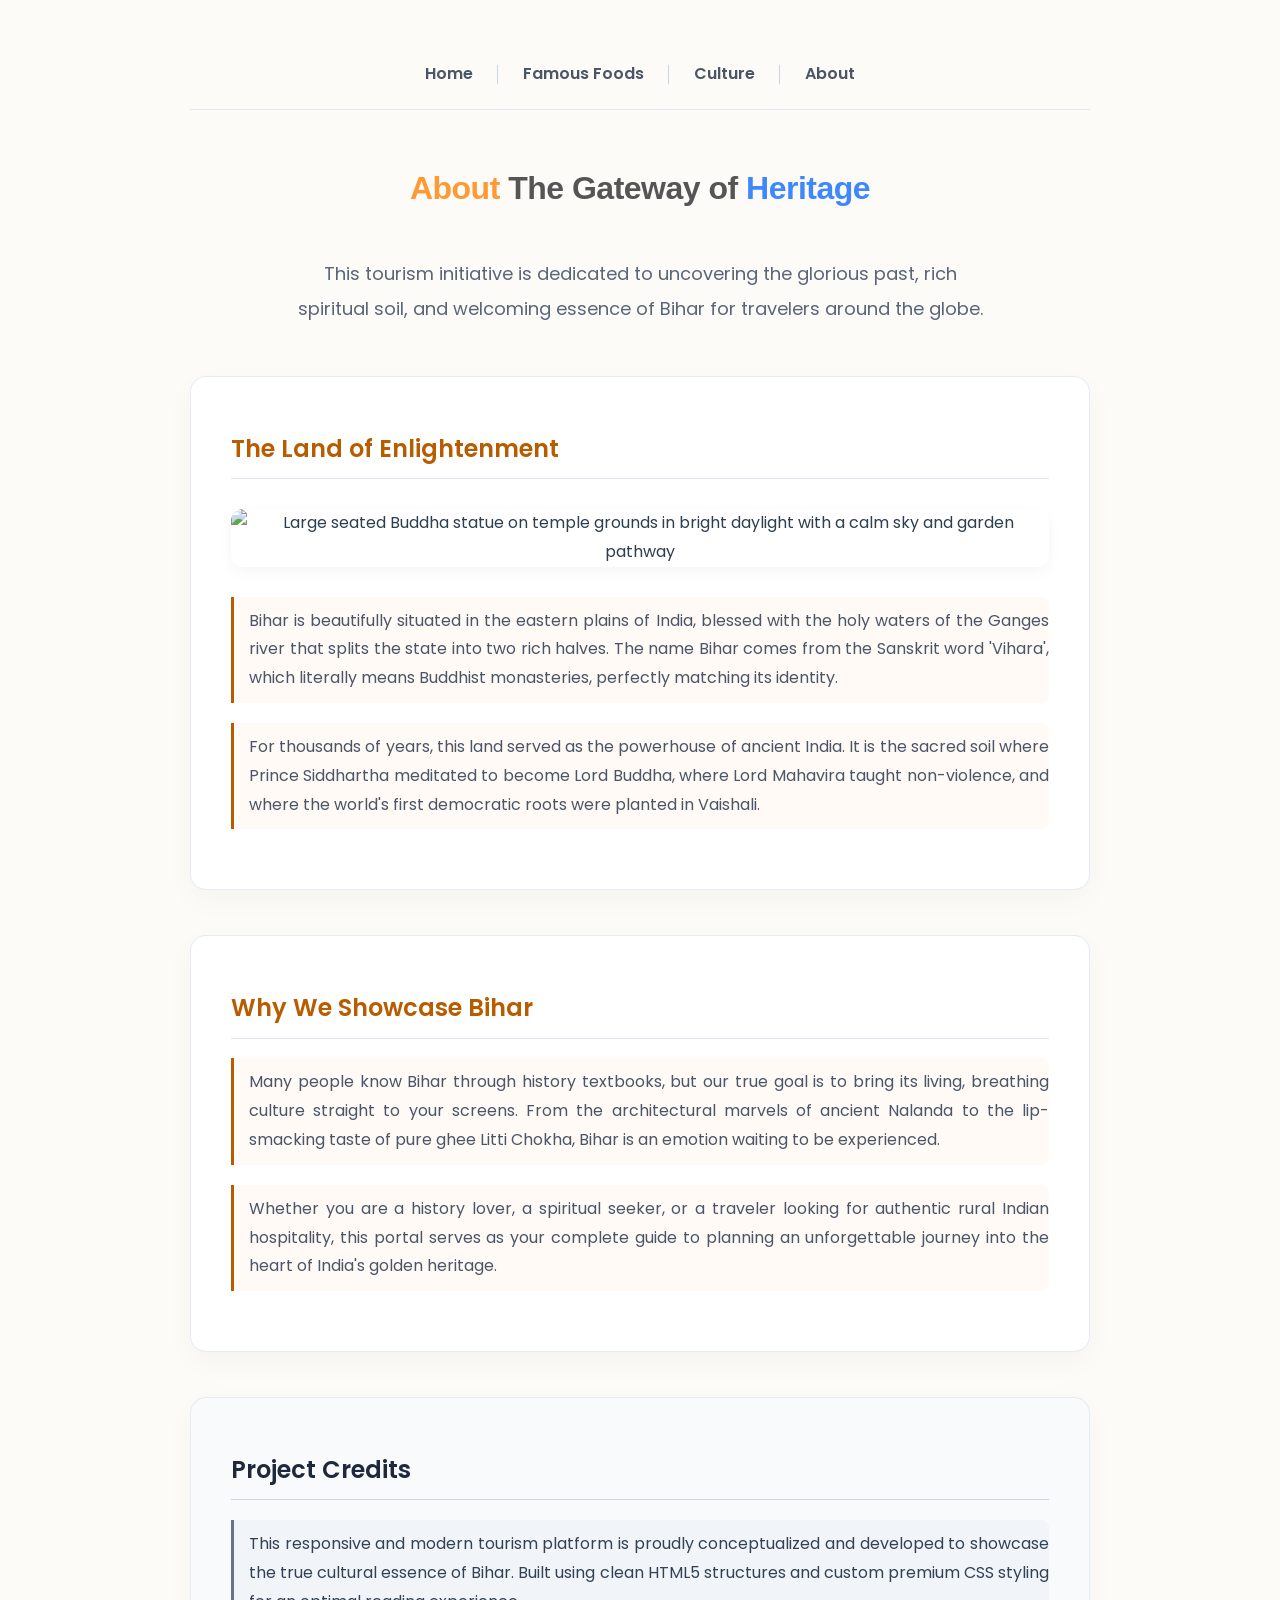
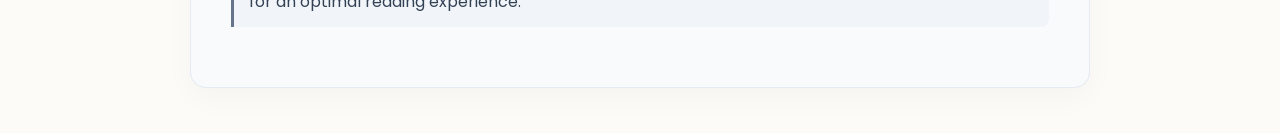
==== about.html @ 45009e87 "Add files via upload" ====
<!DOCTYPE html>
<html lang="en">
<head>
    <meta charset="UTF-8">
    <meta name="viewport" content="width=device-width, initial-scale=1.0">
    <title>About Bihar | Tourism & Heritage</title>


    <!-- 1. YouTube Style Short SEO Tags (Google Discovery) -->
    <meta name="keywords" content="bihar, bihar tourism, famous places in bihar, bihar food, litti chokha, madhubani painting, nalanda university, rajgir, bodh gaya, viharan, patna sahib, travel bihar, tourist spots, bihari culture">
    <meta name="description" content="Viharan: The Ultimate Bihar Tourism Guide. Explore top 10 famous places, authentic traditional foods, and rich historical culture.">
    <meta name="author" content="Viharan Developer">

    <!-- 2. Premium Temporary Live Favicon (Browser Tab Icon) -->
    <link rel="icon" type="image/png" href="https://cdn-icons-png.flaticon.com/512/826/826070.png">

    <!-- 3. Google Fonts (Aapki website ka text premium dikhane ke liye) -->
    <link rel="preconnect" href="https://fonts.googleapis.com">
    <link rel="preconnect" href="https://fonts.gstatic.com" crossorigin>
    <link href="https://fonts.googleapis.com/css2?family=Poppins:wght@400;600;700&display=swap" rel="stylesheet">

    <!-- 4. Social Media Sharing Tags (WhatsApp/FB Card preview ke liye) -->
    <meta property="og:type" content="website">
    <meta property="og:title" content="Viharan - Explore the Soul of Bihar">
    <meta property="og:description" content="Discover top 10 places, authentic foods, and vibrant culture of Bihar.">
    <meta property="og:image" content="index_images/Bihar image.webp">

    <!-- 5. Future Analytics Placeholder (Traffic track karne ke liye code taiyar hai) -->
    <script async src="https://www.googletagmanager.com/gtag/js?id=G-TRACKINGID"></script>
    <script>
      window.dataLayer = window.dataLayer || [];
      function gtag(){dataLayer.push(arguments);}
      gtag('js', new Date());
      gtag('config', 'G-TRACKINGID');
    </script>

    

    <style>
        body {
            
            font-family: 'Poppins', 'Segoe UI', Roboto, Helvetica, Arial, sans-serif;
            line-height: 1.8; 
            margin: 40px auto; 
            max-width: 900px; 
            padding: 0 20px;
            background-color: #fcfbf7; 
            color: #2c3e50;
            text-align: center;
        }

        /* --- OPTION 2: PIPELINE NAVIGATION STYLE --- */
        nav {
            display: flex;
            justify-content: center;
            align-items: center;
            gap: 0;
            margin: 10px auto 50px auto;
            padding: 15px 0;
            border-bottom: 1px solid #e2e8f0; 
            max-width: 100%;
        }

        nav a {
            font-weight: 600;
            font-size: 16px;
            color: #4a5568; 
            text-decoration: none;
            padding: 5px 25px;
            position: relative;
        }

        nav a:not(:last-child)::after {
            content: "";
            position: absolute;
            right: 0;
            top: 25%;
            height: 50%;
            width: 1px;
            background-color: #cbd5e1; 
        }

        nav a::before {
            content: "";
            position: absolute;
            bottom: -15px;
            left: 50%;
            width: 0;
            height: 3px;
            background-color: #b85c00;
            transition: all 0.3s ease;
            transform: translateX(-50%);
        }

        nav a:hover {
            color: #b85c00;
        }

        nav a:hover::before {
            width: 60%; 
        }

        h1 {
            font-weight: 700;
            letter-spacing: -0.5px;
            margin-bottom: 40px;
            clear: both;
        }

        h2 {
            color: #b85c00;
            border-bottom: 1px solid #e2e8f0; 
            padding-bottom: 8px;
            margin-top: 10px;
            font-weight: 600;
            text-align: left;
        }

        .main-intro {
            font-size: 18px;
            color: #5a6578;
            text-align: center;
            max-width: 700px;
            margin: 0 auto 50px auto;
            line-height: 1.9;
        }

        .home-card {
            background-color: #ffffff; 
            border: 1px solid rgba(226, 232, 240, 0.8); 
            border-radius: 16px;       
            padding: 40px;             
            margin-bottom: 45px;       
            box-shadow: 0 10px 30px rgba(0, 0, 0, 0.03); 
            transition: transform 0.3s ease, box-shadow 0.3s ease;
        }

        .home-card:hover {
            transform: translateY(-4px);
            box-shadow: 0 15px 35px rgba(0, 0, 0, 0.06);
        }

        img {
            display: block;
            margin: 30px auto;
            border-radius: 12px; 
            box-shadow: 0 5px 15px rgba(0, 0, 0, 0.04);
            max-width: 100%; 
            height: auto !important; 
        }

        .home-card p {
            font-size: 16px;
            color: #4a5568;
            margin-bottom: 20px;
            text-align: justify; 
            border-left: 3px solid #b85c00; 
            padding-left: 15px; 
            background-color: #fffaf5; 
            padding-top: 10px;
            padding-bottom: 10px;
            border-radius: 0 8px 8px 0; 
        }

        .credit-card p {
            border-left: 3px solid #64748b !important;
            background-color: #f1f5f9 !important;
            color: #334155 !important;
        }
    </style>
</head>
<body>

    <nav>
        <a href="index.html">Home</a>
        <a href="food.html">Famous Foods</a>
        <a href="culture.html">Culture</a>
        <a href="about.html">About</a>
    </nav>

    <h1 style="text-align: center; font-family: sans-serif;">
        <span style="color: #FF9933;">About</span> 
        <span style="color: #555555;">The Gateway of</span> 
        <span style="color: rgba(0, 98, 255, 0.758);">Heritage</span>
    </h1>

    <p class="main-intro">This tourism initiative is dedicated to uncovering the glorious past, rich spiritual soil, and welcoming essence of Bihar for travelers around the globe.</p>

    <div class="home-card">
        <h2>The Land of Enlightenment</h2>
        <img src="about_images/The Land of Enlightenment.webp" alt="Large seated Buddha statue on temple grounds in bright daylight with a calm sky and garden pathway">
        <p>Bihar is beautifully situated in the eastern plains of India, blessed with the holy waters of the Ganges river that splits the state into two rich halves. The name Bihar comes from the Sanskrit word 'Vihara', which literally means Buddhist monasteries, perfectly matching its identity.</p>
        <p>For thousands of years, this land served as the powerhouse of ancient India. It is the sacred soil where Prince Siddhartha meditated to become Lord Buddha, where Lord Mahavira taught non-violence, and where the world's first democratic roots were planted in Vaishali.</p>
    </div>

    <div class="home-card">
        <h2>Why We Showcase Bihar</h2>
        <p>Many people know Bihar through history textbooks, but our true goal is to bring its living, breathing culture straight to your screens. From the architectural marvels of ancient Nalanda to the lip-smacking taste of pure ghee Litti Chokha, Bihar is an emotion waiting to be experienced.</p>
        <p>Whether you are a history lover, a spiritual seeker, or a traveler looking for authentic rural Indian hospitality, this portal serves as your complete guide to planning an unforgettable journey into the heart of India's golden heritage.</p>
    </div>

    <div class="home-card credit-card" style="background-color: #f8fafc;">
        <h2 style="color: #1e293b; border-bottom: 1px solid #cbd5e1;">Project Credits</h2>
        <p>This responsive and modern tourism platform is proudly conceptualized and developed to showcase the true cultural essence of Bihar. Built using clean HTML5 structures and custom premium CSS styling for an optimal reading experience.</p>
    </div>

</body>
</html>
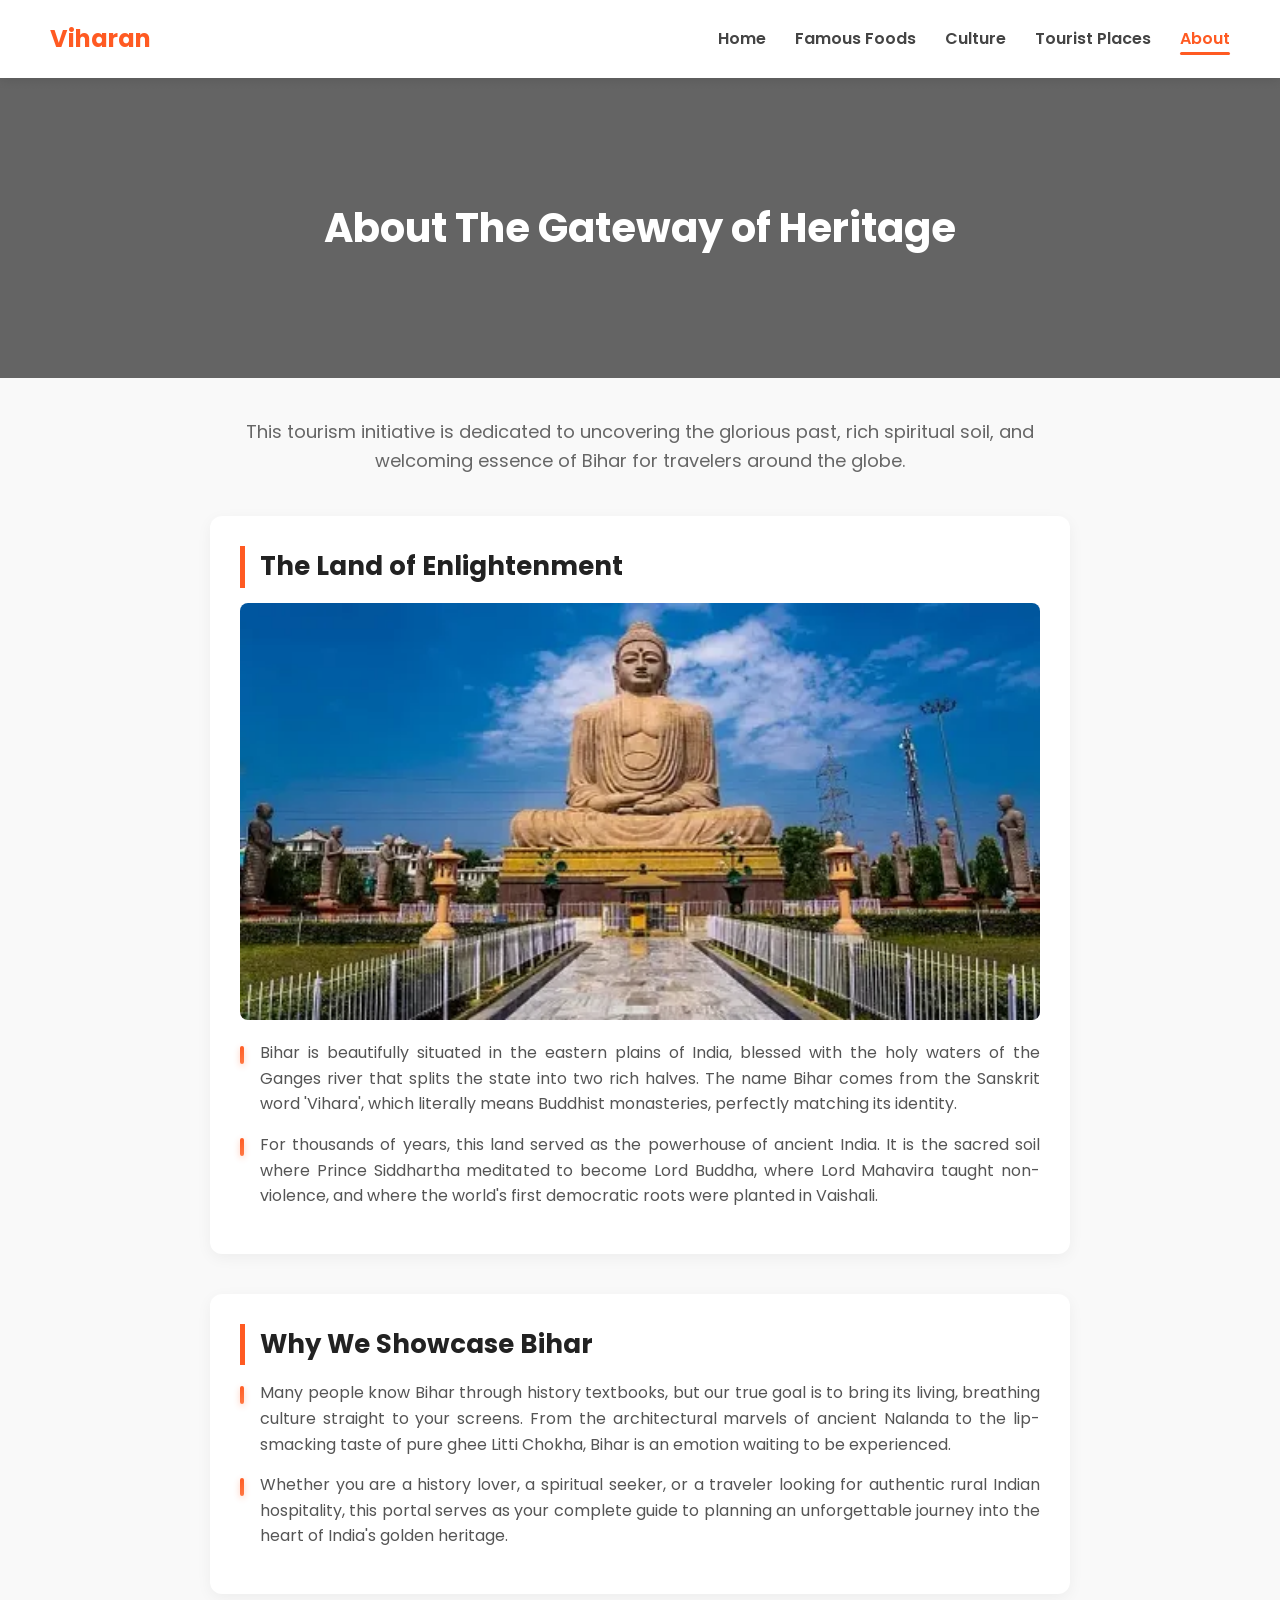
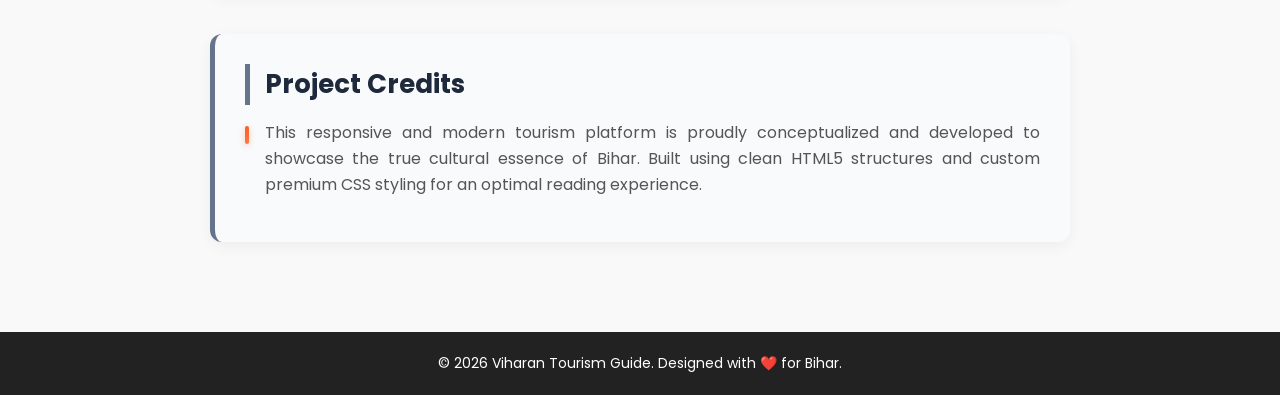
==== commit 58658c90: "Refactor about.html with new layout and styles Updated the structure and styling of the about page f" ====
--- a/about.html
+++ b/about.html
@@ -5,27 +5,25 @@
     <meta name="viewport" content="width=device-width, initial-scale=1.0">
     <title>About Bihar | Tourism & Heritage</title>
 
-
-    <!-- 1. YouTube Style Short SEO Tags (Google Discovery) -->
     <meta name="keywords" content="bihar, bihar tourism, famous places in bihar, bihar food, litti chokha, madhubani painting, nalanda university, rajgir, bodh gaya, viharan, patna sahib, travel bihar, tourist spots, bihari culture">
     <meta name="description" content="Viharan: The Ultimate Bihar Tourism Guide. Explore top 10 famous places, authentic traditional foods, and rich historical culture.">
     <meta name="author" content="Viharan Developer">
 
-    <!-- 2. Premium Temporary Live Favicon (Browser Tab Icon) -->
-    <link rel="icon" type="image/png" href="https://cdn-icons-png.flaticon.com/512/826/826070.png">
-
-    <!-- 3. Google Fonts (Aapki website ka text premium dikhane ke liye) -->
+    <!-- Custom Royal Heritage Favicon -->
+    <link rel="apple-touch-icon" sizes="180x180" href="apple-touch-icon.png">
+    <link rel="icon" type="image/png" sizes="32x32" href="favicon-32x32.png">
+    <link rel="icon" type="image/png" sizes="16x16" href="favicon-16x16.png">
+    <link rel="manifest" href="site.webmanifest">
+    
     <link rel="preconnect" href="https://fonts.googleapis.com">
     <link rel="preconnect" href="https://fonts.gstatic.com" crossorigin>
     <link href="https://fonts.googleapis.com/css2?family=Poppins:wght@400;600;700&display=swap" rel="stylesheet">
 
-    <!-- 4. Social Media Sharing Tags (WhatsApp/FB Card preview ke liye) -->
     <meta property="og:type" content="website">
     <meta property="og:title" content="Viharan - Explore the Soul of Bihar">
     <meta property="og:description" content="Discover top 10 places, authentic foods, and vibrant culture of Bihar.">
     <meta property="og:image" content="index_images/Bihar image.webp">
 
-    <!-- 5. Future Analytics Placeholder (Traffic track karne ke liye code taiyar hai) -->
     <script async src="https://www.googletagmanager.com/gtag/js?id=G-TRACKINGID"></script>
     <script>
       window.dataLayer = window.dataLayer || [];
@@ -34,175 +32,90 @@
       gtag('config', 'G-TRACKINGID');
     </script>
 
-    
+    <style>
+        * { margin: 0; padding: 0; box-sizing: border-box; font-family: 'Poppins', sans-serif; }
+        body { background-color: #f9f9f9; color: #333; line-height: 1.6; }
+        
+        nav { background-color: white; box-shadow: 0 2px 10px rgba(0,0,0,0.1); padding: 20px 50px; display: flex; justify-content: space-between; align-items: center; }
+        .logo { font-size: 24px; font-weight: 700; color: #ff5a22; }
+        .nav-links a { text-decoration: none; color: #444; font-weight: 600; margin-left: 25px; transition: color 0.3s; position: relative; padding-bottom: 5px; }
+        .nav-links a:hover, .nav-links a.active { color: #ff5a22; }
+        .nav-links a.active::after { content: ''; position: absolute; bottom: 0; left: 0; width: 100%; height: 3px; background-color: #ff5a22; border-radius: 2px; }
 
-    <style>
-        body {
-            
-            font-family: 'Poppins', 'Segoe UI', Roboto, Helvetica, Arial, sans-serif;
-            line-height: 1.8; 
-            margin: 40px auto; 
-            max-width: 900px; 
-            padding: 0 20px;
-            background-color: #fcfbf7; 
-            color: #2c3e50;
-            text-align: center;
+        .banner { background: linear-gradient(rgba(0,0,0,0.6), rgba(0,0,0,0.6)), url('About Bihar banner.jpg'); background-size: cover; background-position: center; height: 300px; display: flex; justify-content: center; align-items: center; color: white; text-align: center; margin-bottom: 40px; }
+        .banner h1 { font-size: 40px; font-weight: 700; }
+
+        .content-container { max-width: 900px; margin: 0 auto; padding: 0 20px 50px 20px; }
+        .item-section { background: white; border-radius: 12px; padding: 30px; margin-bottom: 40px; box-shadow: 0 4px 15px rgba(0,0,0,0.05); }
+        .item-title { font-size: 26px; color: #222; margin-bottom: 15px; font-weight: 700; border-left: 5px solid #ff5a22; padding-left: 15px; text-align: left; }
+        .item-img { width: 100%; max-height: auto; object-fit: content; border-radius: 8px; margin-bottom: 20px; display: block; }
+        .item-desc { font-size: 16px; color: #555; text-align: justify; margin-bottom: 15px; }
+        
+        .credit-section { background: #f8fafc !important; border-left: 5px solid #64748b !important; }
+        .credit-title { color: #1e293b !important; border-left: 5px solid #64748b !important; }
+        
+        footer { background-color: #222; color: white; text-align: center; padding: 20px; font-size: 14px; }
+
+        .item-desc, .place-desc {
+        position: relative;
+        padding-left: 20px !important; /* Text ko thoda aage shift karne ke liye */}
+
+        .item-desc::before, .place-desc::before {
+        content: "";
+        position: absolute;
+        left: 0;
+        top: 6px; /* Text ke center me align karne ke liye */
+        width: 4px;
+        height: 18px;
+        background: linear-gradient(135deg, #ff5a22, #ff7a45); /* Dual tone premium orange gradient */
+        border-radius: 20px; /* Rounded corners jo ekdum modern lagte hain */
+        box-shadow: 0 2px 6px rgba(255, 90, 34, 0.3); /* Halka sa orange glow effect */
         }
 
-        /* --- OPTION 2: PIPELINE NAVIGATION STYLE --- */
-        nav {
-            display: flex;
-            justify-content: center;
-            align-items: center;
-            gap: 0;
-            margin: 10px auto 50px auto;
-            padding: 15px 0;
-            border-bottom: 1px solid #e2e8f0; 
-            max-width: 100%;
-        }
-
-        nav a {
-            font-weight: 600;
-            font-size: 16px;
-            color: #4a5568; 
-            text-decoration: none;
-            padding: 5px 25px;
-            position: relative;
-        }
-
-        nav a:not(:last-child)::after {
-            content: "";
-            position: absolute;
-            right: 0;
-            top: 25%;
-            height: 50%;
-            width: 1px;
-            background-color: #cbd5e1; 
-        }
-
-        nav a::before {
-            content: "";
-            position: absolute;
-            bottom: -15px;
-            left: 50%;
-            width: 0;
-            height: 3px;
-            background-color: #b85c00;
-            transition: all 0.3s ease;
-            transform: translateX(-50%);
-        }
-
-        nav a:hover {
-            color: #b85c00;
-        }
-
-        nav a:hover::before {
-            width: 60%; 
-        }
-
-        h1 {
-            font-weight: 700;
-            letter-spacing: -0.5px;
-            margin-bottom: 40px;
-            clear: both;
-        }
-
-        h2 {
-            color: #b85c00;
-            border-bottom: 1px solid #e2e8f0; 
-            padding-bottom: 8px;
-            margin-top: 10px;
-            font-weight: 600;
-            text-align: left;
-        }
-
-        .main-intro {
-            font-size: 18px;
-            color: #5a6578;
-            text-align: center;
-            max-width: 700px;
-            margin: 0 auto 50px auto;
-            line-height: 1.9;
-        }
-
-        .home-card {
-            background-color: #ffffff; 
-            border: 1px solid rgba(226, 232, 240, 0.8); 
-            border-radius: 16px;       
-            padding: 40px;             
-            margin-bottom: 45px;       
-            box-shadow: 0 10px 30px rgba(0, 0, 0, 0.03); 
-            transition: transform 0.3s ease, box-shadow 0.3s ease;
-        }
-
-        .home-card:hover {
-            transform: translateY(-4px);
-            box-shadow: 0 15px 35px rgba(0, 0, 0, 0.06);
-        }
-
-        img {
-            display: block;
-            margin: 30px auto;
-            border-radius: 12px; 
-            box-shadow: 0 5px 15px rgba(0, 0, 0, 0.04);
-            max-width: 100%; 
-            height: auto !important; 
-        }
-
-        .home-card p {
-            font-size: 16px;
-            color: #4a5568;
-            margin-bottom: 20px;
-            text-align: justify; 
-            border-left: 3px solid #b85c00; 
-            padding-left: 15px; 
-            background-color: #fffaf5; 
-            padding-top: 10px;
-            padding-bottom: 10px;
-            border-radius: 0 8px 8px 0; 
-        }
-
-        .credit-card p {
-            border-left: 3px solid #64748b !important;
-            background-color: #f1f5f9 !important;
-            color: #334155 !important;
-        }
     </style>
 </head>
 <body>
 
     <nav>
-        <a href="index.html">Home</a>
-        <a href="food.html">Famous Foods</a>
-        <a href="culture.html">Culture</a>
-        <a href="about.html">About</a>
+        <div class="logo">Viharan</div>
+        <div class="nav-links">
+            <a href="index.html">Home</a>
+            <a href="food.html">Famous Foods</a>
+            <a href="culture.html">Culture</a>
+            <a href="places.html">Tourist Places</a>
+            <a href="about.html" class="active">About</a>
+        </div>
     </nav>
 
-    <h1 style="text-align: center; font-family: sans-serif;">
-        <span style="color: #FF9933;">About</span> 
-        <span style="color: #555555;">The Gateway of</span> 
-        <span style="color: rgba(0, 98, 255, 0.758);">Heritage</span>
-    </h1>
-
-    <p class="main-intro">This tourism initiative is dedicated to uncovering the glorious past, rich spiritual soil, and welcoming essence of Bihar for travelers around the globe.</p>
-
-    <div class="home-card">
-        <h2>The Land of Enlightenment</h2>
-        <img src="about_images/The Land of Enlightenment.webp" alt="Large seated Buddha statue on temple grounds in bright daylight with a calm sky and garden pathway">
-        <p>Bihar is beautifully situated in the eastern plains of India, blessed with the holy waters of the Ganges river that splits the state into two rich halves. The name Bihar comes from the Sanskrit word 'Vihara', which literally means Buddhist monasteries, perfectly matching its identity.</p>
-        <p>For thousands of years, this land served as the powerhouse of ancient India. It is the sacred soil where Prince Siddhartha meditated to become Lord Buddha, where Lord Mahavira taught non-violence, and where the world's first democratic roots were planted in Vaishali.</p>
+    <div class="banner">
+        <h1>About The Gateway of Heritage</h1>
     </div>
 
-    <div class="home-card">
-        <h2>Why We Showcase Bihar</h2>
-        <p>Many people know Bihar through history textbooks, but our true goal is to bring its living, breathing culture straight to your screens. From the architectural marvels of ancient Nalanda to the lip-smacking taste of pure ghee Litti Chokha, Bihar is an emotion waiting to be experienced.</p>
-        <p>Whether you are a history lover, a spiritual seeker, or a traveler looking for authentic rural Indian hospitality, this portal serves as your complete guide to planning an unforgettable journey into the heart of India's golden heritage.</p>
+    <div class="content-container">
+        <p style="text-align: center; font-size: 18px; color: #666; margin-bottom: 40px;">This tourism initiative is dedicated to uncovering the glorious past, rich spiritual soil, and welcoming essence of Bihar for travelers around the globe.</p>
+
+        <!-- 1 -->
+        <div class="item-section">
+            <h2 class="item-title">The Land of Enlightenment</h2>
+            <img src="about_images/The Land of Enlightenment.webp" alt="Large seated Buddha statue" class="item-img">
+            <p class="item-desc">Bihar is beautifully situated in the eastern plains of India, blessed with the holy waters of the Ganges river that splits the state into two rich halves. The name Bihar comes from the Sanskrit word 'Vihara', which literally means Buddhist monasteries, perfectly matching its identity.</p>
+            <p class="item-desc">For thousands of years, this land served as the powerhouse of ancient India. It is the sacred soil where Prince Siddhartha meditated to become Lord Buddha, where Lord Mahavira taught non-violence, and where the world's first democratic roots were planted in Vaishali.</p>
+        </div>
+
+        <!-- 2 -->
+        <div class="item-section">
+            <h2 class="item-title">Why We Showcase Bihar</h2>
+            <p class="item-desc">Many people know Bihar through history textbooks, but our true goal is to bring its living, breathing culture straight to your screens. From the architectural marvels of ancient Nalanda to the lip-smacking taste of pure ghee Litti Chokha, Bihar is an emotion waiting to be experienced.</p>
+            <p class="item-desc">Whether you are a history lover, a spiritual seeker, or a traveler looking for authentic rural Indian hospitality, this portal serves as your complete guide to planning an unforgettable journey into the heart of India's golden heritage.</p>
+        </div>
+
+        <!-- Credits -->
+        <div class="item-section credit-section">
+            <h2 class="item-title credit-title">Project Credits</h2>
+            <p class="item-desc">This responsive and modern tourism platform is proudly conceptualized and developed to showcase the true cultural essence of Bihar. Built using clean HTML5 structures and custom premium CSS styling for an optimal reading experience.</p>
+        </div>
     </div>
 
-    <div class="home-card credit-card" style="background-color: #f8fafc;">
-        <h2 style="color: #1e293b; border-bottom: 1px solid #cbd5e1;">Project Credits</h2>
-        <p>This responsive and modern tourism platform is proudly conceptualized and developed to showcase the true cultural essence of Bihar. Built using clean HTML5 structures and custom premium CSS styling for an optimal reading experience.</p>
-    </div>
-
+    <footer><p>&copy; 2026 Viharan Tourism Guide. Designed with ❤️ for Bihar.</p></footer>
 </body>
-</html>+</html>
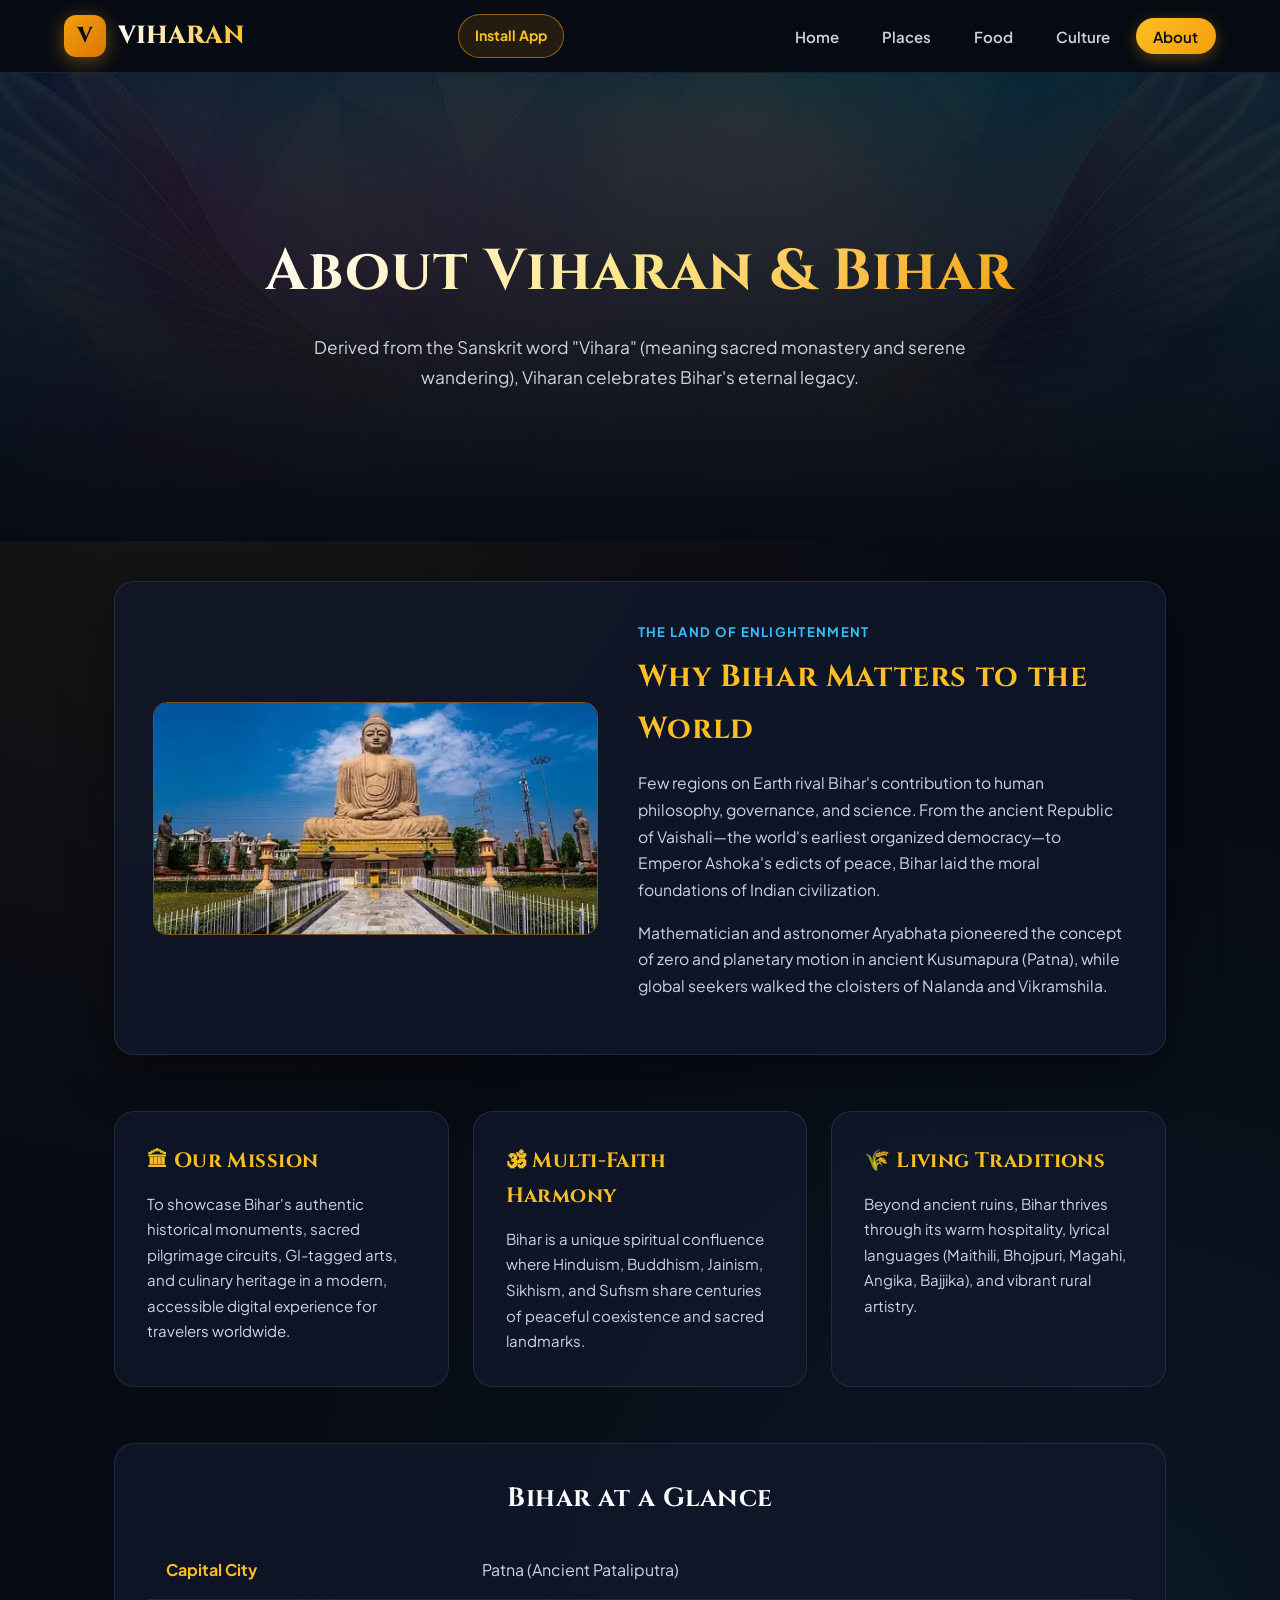
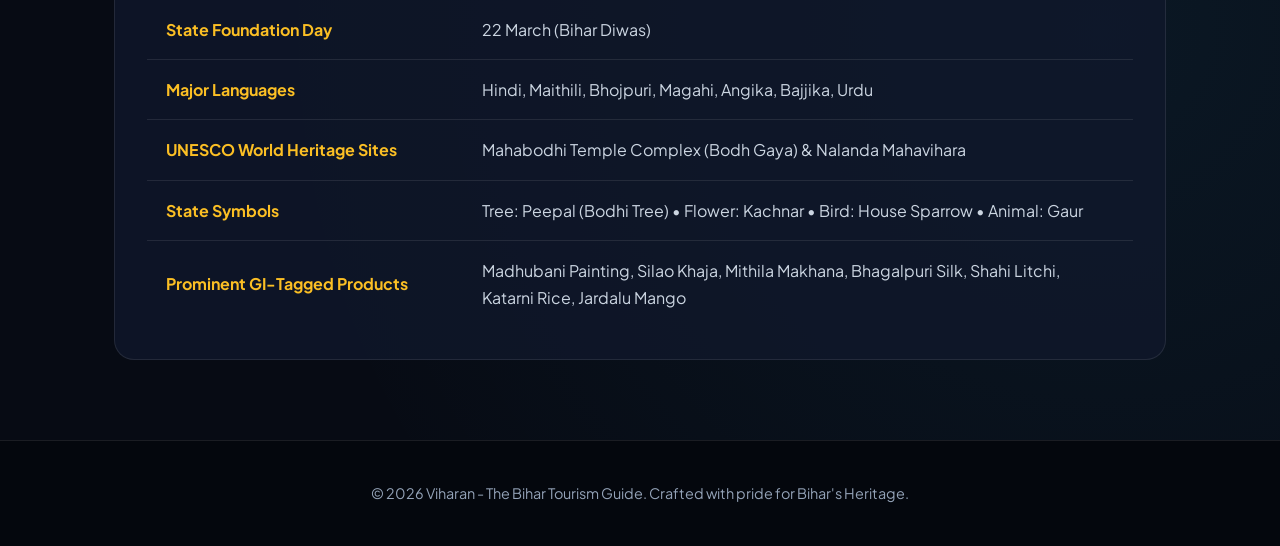
==== commit 4f9c24e7: "Add files via upload" ====
--- a/about.html
+++ b/about.html
@@ -1,121 +1,354 @@
 <!DOCTYPE html>
-<html lang="en">
+<html lang="en" class="scroll-smooth">
 <head>
     <meta charset="UTF-8">
     <meta name="viewport" content="width=device-width, initial-scale=1.0">
-    <title>About Bihar | Tourism & Heritage</title>
-
-    <meta name="keywords" content="bihar, bihar tourism, famous places in bihar, bihar food, litti chokha, madhubani painting, nalanda university, rajgir, bodh gaya, viharan, patna sahib, travel bihar, tourist spots, bihari culture">
-    <meta name="description" content="Viharan: The Ultimate Bihar Tourism Guide. Explore top 10 famous places, authentic traditional foods, and rich historical culture.">
-    <meta name="author" content="Viharan Developer">
-
-    <!-- Custom Royal Heritage Favicon -->
+    <title>About Bihar &amp; Viharan | Viharan - The Bihar Tourism Guide</title>
+    <meta name="description" content="Learn about Viharan and the extraordinary historical, spiritual, and cultural legacy of Bihar—The Land of Enlightenment.">
+
     <link rel="apple-touch-icon" sizes="180x180" href="apple-touch-icon.png">
     <link rel="icon" type="image/png" sizes="32x32" href="favicon-32x32.png">
     <link rel="icon" type="image/png" sizes="16x16" href="favicon-16x16.png">
     <link rel="manifest" href="site.webmanifest">
-    
+    <meta name="theme-color" content="#070b14">
+    <meta name="apple-mobile-web-app-capable" content="yes">
+    <meta name="apple-mobile-web-app-status-bar-style" content="black-translucent">
+    <link rel="stylesheet" href="responsive.css">
+
     <link rel="preconnect" href="https://fonts.googleapis.com">
     <link rel="preconnect" href="https://fonts.gstatic.com" crossorigin>
-    <link href="https://fonts.googleapis.com/css2?family=Poppins:wght@400;600;700&display=swap" rel="stylesheet">
-
-    <meta property="og:type" content="website">
-    <meta property="og:title" content="Viharan - Explore the Soul of Bihar">
-    <meta property="og:description" content="Discover top 10 places, authentic foods, and vibrant culture of Bihar.">
-    <meta property="og:image" content="index_images/Bihar image.webp">
-
-    <script async src="https://www.googletagmanager.com/gtag/js?id=G-TRACKINGID"></script>
-    <script>
-      window.dataLayer = window.dataLayer || [];
-      function gtag(){dataLayer.push(arguments);}
-      gtag('js', new Date());
-      gtag('config', 'G-TRACKINGID');
-    </script>
+    <link href="https://fonts.googleapis.com/css2?family=Cinzel:wght@600;700;800&family=Plus+Jakarta+Sans:wght@400;500;600;700;800&display=swap" rel="stylesheet">
 
     <style>
-        * { margin: 0; padding: 0; box-sizing: border-box; font-family: 'Poppins', sans-serif; }
-        body { background-color: #f9f9f9; color: #333; line-height: 1.6; }
-        
-        nav { background-color: white; box-shadow: 0 2px 10px rgba(0,0,0,0.1); padding: 20px 50px; display: flex; justify-content: space-between; align-items: center; }
-        .logo { font-size: 24px; font-weight: 700; color: #ff5a22; }
-        .nav-links a { text-decoration: none; color: #444; font-weight: 600; margin-left: 25px; transition: color 0.3s; position: relative; padding-bottom: 5px; }
-        .nav-links a:hover, .nav-links a.active { color: #ff5a22; }
-        .nav-links a.active::after { content: ''; position: absolute; bottom: 0; left: 0; width: 100%; height: 3px; background-color: #ff5a22; border-radius: 2px; }
-
-        .banner { background: linear-gradient(rgba(0,0,0,0.6), rgba(0,0,0,0.6)), url('About Bihar banner.jpg'); background-size: cover; background-position: center; height: 300px; display: flex; justify-content: center; align-items: center; color: white; text-align: center; margin-bottom: 40px; }
-        .banner h1 { font-size: 40px; font-weight: 700; }
-
-        .content-container { max-width: 900px; margin: 0 auto; padding: 0 20px 50px 20px; }
-        .item-section { background: white; border-radius: 12px; padding: 30px; margin-bottom: 40px; box-shadow: 0 4px 15px rgba(0,0,0,0.05); }
-        .item-title { font-size: 26px; color: #222; margin-bottom: 15px; font-weight: 700; border-left: 5px solid #ff5a22; padding-left: 15px; text-align: left; }
-        .item-img { width: 100%; max-height: auto; object-fit: content; border-radius: 8px; margin-bottom: 20px; display: block; }
-        .item-desc { font-size: 16px; color: #555; text-align: justify; margin-bottom: 15px; }
-        
-        .credit-section { background: #f8fafc !important; border-left: 5px solid #64748b !important; }
-        .credit-title { color: #1e293b !important; border-left: 5px solid #64748b !important; }
-        
-        footer { background-color: #222; color: white; text-align: center; padding: 20px; font-size: 14px; }
-
-        .item-desc, .place-desc {
-        position: relative;
-        padding-left: 20px !important; /* Text ko thoda aage shift karne ke liye */}
-
-        .item-desc::before, .place-desc::before {
-        content: "";
-        position: absolute;
-        left: 0;
-        top: 6px; /* Text ke center me align karne ke liye */
-        width: 4px;
-        height: 18px;
-        background: linear-gradient(135deg, #ff5a22, #ff7a45); /* Dual tone premium orange gradient */
-        border-radius: 20px; /* Rounded corners jo ekdum modern lagte hain */
-        box-shadow: 0 2px 6px rgba(255, 90, 34, 0.3); /* Halka sa orange glow effect */
-        }
-
+        :root {
+            --bg-primary: #070b14;
+            --surface-glass: rgba(17, 25, 45, 0.75);
+            --border-glass: rgba(255, 255, 255, 0.09);
+            --border-accent: rgba(245, 158, 11, 0.45);
+            --accent-gold: #f59e0b;
+            --accent-amber: #fbbf24;
+            --accent-cyan: #38bdf8;
+            --text-primary: #f8fafc;
+            --text-secondary: #cbd5e1;
+            --text-muted: #94a3b8;
+            --radius-lg: 20px;
+            --radius-md: 14px;
+            --transition: all 0.35s cubic-bezier(0.22, 1, 0.36, 1);
+        }
+
+        * { margin: 0; padding: 0; box-sizing: border-box; }
+
+        body {
+            font-family: 'Plus Jakarta Sans', sans-serif;
+            background-color: var(--bg-primary);
+            color: var(--text-primary);
+            line-height: 1.7;
+            background-image:
+                radial-gradient(circle at 14% 16%, rgba(245, 158, 11, 0.08) 0%, transparent 40%),
+                radial-gradient(circle at 86% 76%, rgba(56, 189, 248, 0.07) 0%, transparent 42%);
+        }
+
+        h1, h2, h3 { font-family: 'Cinzel', serif; letter-spacing: 0.02em; }
+
+        .navbar {
+            position: sticky; top: 0; z-index: 1000;
+            background: rgba(7, 11, 20, 0.85); backdrop-filter: blur(18px);
+            border-bottom: 1px solid var(--border-glass);
+            padding: 0.9rem 5%; display: flex; align-items: center; justify-content: space-between;
+        }
+
+        .logo-wrap { display: flex; align-items: center; gap: 12px; text-decoration: none; }
+
+        .logo-badge {
+            width: 42px; height: 42px; border-radius: 12px;
+            background: linear-gradient(135deg, var(--accent-gold), #d97706);
+            display: grid; place-items: center;
+            font-family: 'Cinzel', serif; font-weight: 800; font-size: 1.35rem; color: #070b14;
+            box-shadow: 0 4px 20px rgba(245, 158, 11, 0.4);
+        }
+
+        .logo-text {
+            font-family: 'Cinzel', serif; font-size: 1.55rem; font-weight: 800;
+            background: linear-gradient(90deg, #fff, var(--accent-amber));
+            -webkit-background-clip: text; -webkit-text-fill-color: transparent;
+        }
+
+        .nav-links { display: flex; list-style: none; gap: 8px; }
+
+        .nav-links a {
+            text-decoration: none; color: var(--text-secondary); font-weight: 600;
+            font-size: 0.94rem; padding: 0.55rem 1.1rem; border-radius: 999px; transition: var(--transition);
+        }
+
+        .nav-links a:hover, .nav-links a.active {
+            color: #070b14;
+            background: linear-gradient(135deg, var(--accent-amber), var(--accent-gold));
+            box-shadow: 0 4px 16px rgba(245, 158, 11, 0.35);
+        }
+
+        .menu-toggle {
+            display: none; background: var(--surface-glass); border: 1px solid var(--border-glass);
+            color: var(--text-primary); font-size: 1.4rem; padding: 6px 12px; border-radius: 10px; cursor: pointer;
+        }
+
+        .page-banner {
+            position: relative; min-height: 52vh;
+            display: flex; align-items: center; justify-content: center;
+            text-align: center; padding: 4rem 5%; overflow: hidden;
+        }
+
+        .banner-bg {
+            position: absolute; inset: 0;
+            background: url('About Bihar banner.jpg') center/cover no-repeat;
+            filter: brightness(0.38) saturate(1.15);
+            z-index: -2;
+        }
+
+        .banner-overlay {
+            position: absolute; inset: 0;
+            background: linear-gradient(180deg, rgba(7, 11, 20, 0.5), var(--bg-primary));
+            z-index: -1;
+        }
+
+        .page-banner h1 {
+            font-size: clamp(2.2rem, 4.6vw, 3.6rem);
+            background: linear-gradient(135deg, #fff, #fde68a, #f59e0b);
+            -webkit-background-clip: text; -webkit-text-fill-color: transparent;
+            margin-bottom: 0.8rem;
+        }
+
+        .page-banner p { color: var(--text-secondary); max-width: 680px; margin: 0 auto; font-size: 1.08rem; }
+
+        .about-section {
+            max-width: 1180px;
+            margin: 2.5rem auto 5rem;
+            padding: 0 5%;
+        }
+
+        .spotlight-card {
+            display: grid;
+            grid-template-columns: 1fr 1.1fr;
+            gap: 2.5rem;
+            align-items: center;
+            background: var(--surface-glass);
+            border: 1px solid var(--border-glass);
+            border-radius: var(--radius-lg);
+            padding: 2.4rem;
+            margin-bottom: 3.5rem;
+            box-shadow: 0 20px 50px rgba(0, 0, 0, 0.4);
+        }
+
+        .spotlight-card img {
+            width: 100%;
+            border-radius: var(--radius-md);
+            border: 1px solid var(--border-accent);
+            object-fit: cover;
+        }
+
+        .tag {
+            color: var(--accent-cyan);
+            font-size: 0.82rem;
+            font-weight: 700;
+            text-transform: uppercase;
+            letter-spacing: 0.1em;
+            display: block;
+            margin-bottom: 0.5rem;
+        }
+
+        .spotlight-card h2 {
+            font-size: 1.9rem;
+            color: var(--accent-amber);
+            margin-bottom: 1rem;
+        }
+
+        .spotlight-card p {
+            color: var(--text-secondary);
+            margin-bottom: 1rem;
+            font-size: 0.98rem;
+        }
+
+        .pillars-grid {
+            display: grid;
+            grid-template-columns: repeat(3, 1fr);
+            gap: 24px;
+            margin-bottom: 3.5rem;
+        }
+
+        .pillar-card {
+            background: var(--surface-glass);
+            border: 1px solid var(--border-glass);
+            border-radius: var(--radius-lg);
+            padding: 2rem;
+            transition: var(--transition);
+        }
+
+        .pillar-card:hover {
+            transform: translateY(-6px);
+            border-color: var(--border-accent);
+        }
+
+        .pillar-card h3 {
+            color: var(--accent-amber);
+            font-size: 1.3rem;
+            margin-bottom: 0.7rem;
+        }
+
+        .pillar-card p {
+            color: var(--text-secondary);
+            font-size: 0.94rem;
+        }
+
+        .facts-table-wrap {
+            background: var(--surface-glass);
+            border: 1px solid var(--border-glass);
+            border-radius: var(--radius-lg);
+            padding: 2rem;
+            overflow-x: auto;
+        }
+
+        .facts-table-wrap h2 {
+            font-size: 1.65rem;
+            color: var(--text-primary);
+            margin-bottom: 1.2rem;
+            text-align: center;
+        }
+
+        table {
+            width: 100%;
+            border-collapse: collapse;
+        }
+
+        th, td {
+            padding: 1rem 1.2rem;
+            text-align: left;
+            border-bottom: 1px solid var(--border-glass);
+        }
+
+        th {
+            color: var(--accent-amber);
+            font-weight: 700;
+            width: 32%;
+        }
+
+        td { color: var(--text-secondary); }
+
+        tr:last-child th, tr:last-child td { border-bottom: none; }
+
+        footer {
+            background: #04070d; border-top: 1px solid var(--border-glass);
+            padding: 2.5rem 5%; text-align: center; color: var(--text-muted); font-size: 0.9rem;
+        }
+
+        @media (max-width: 900px) {
+            .spotlight-card { grid-template-columns: 1fr; }
+            .pillars-grid { grid-template-columns: 1fr; }
+        }
+
+        @media (max-width: 768px) {
+            .menu-toggle { display: block; }
+            .nav-links {
+                position: absolute; top: 100%; left: 0; right: 0;
+                background: rgba(7, 11, 20, 0.96); backdrop-filter: blur(20px);
+                flex-direction: column; padding: 1.2rem 5%;
+                border-bottom: 1px solid var(--border-glass); display: none;
+            }
+            .nav-links.open { display: flex; }
+        }
     </style>
 </head>
 <body>
 
-    <nav>
-        <div class="logo">Viharan</div>
-        <div class="nav-links">
-            <a href="index.html">Home</a>
-            <a href="food.html">Famous Foods</a>
-            <a href="culture.html">Culture</a>
-            <a href="places.html">Tourist Places</a>
-            <a href="about.html" class="active">About</a>
+    <nav class="navbar">
+        <a href="index.html" class="logo-wrap">
+            <div class="logo-badge">V</div>
+            <span class="logo-text">VIHARAN</span>
+        </a>
+        <button class="install-button" id="installButton" type="button">Install App</button>
+        <button class="menu-toggle" id="menuToggle" aria-label="Toggle Navigation" aria-controls="navLinks" aria-expanded="false">&#9776;</button>
+        <ul class="nav-links" id="navLinks">
+            <li><a href="index.html">Home</a></li>
+            <li><a href="places.html">Places</a></li>
+            <li><a href="food.html">Food</a></li>
+            <li><a href="culture.html">Culture</a></li>
+            <li><a href="about.html" class="active">About</a></li>
+        </ul>
+    </nav>
+    <p class="install-help" id="installHelp" role="status" aria-live="polite" hidden></p>
+
+    <header class="page-banner">
+        <div class="banner-bg"></div>
+        <div class="banner-overlay"></div>
+        <div>
+            <h1>About Viharan &amp; Bihar</h1>
+            <p>Derived from the Sanskrit word "Vihara" (meaning sacred monastery and serene wandering), Viharan celebrates Bihar's eternal legacy.</p>
         </div>
-    </nav>
-
-    <div class="banner">
-        <h1>About The Gateway of Heritage</h1>
-    </div>
-
-    <div class="content-container">
-        <p style="text-align: center; font-size: 18px; color: #666; margin-bottom: 40px;">This tourism initiative is dedicated to uncovering the glorious past, rich spiritual soil, and welcoming essence of Bihar for travelers around the globe.</p>
-
-        <!-- 1 -->
-        <div class="item-section">
-            <h2 class="item-title">The Land of Enlightenment</h2>
-            <img src="about_images/The Land of Enlightenment.webp" alt="Large seated Buddha statue" class="item-img">
-            <p class="item-desc">Bihar is beautifully situated in the eastern plains of India, blessed with the holy waters of the Ganges river that splits the state into two rich halves. The name Bihar comes from the Sanskrit word 'Vihara', which literally means Buddhist monasteries, perfectly matching its identity.</p>
-            <p class="item-desc">For thousands of years, this land served as the powerhouse of ancient India. It is the sacred soil where Prince Siddhartha meditated to become Lord Buddha, where Lord Mahavira taught non-violence, and where the world's first democratic roots were planted in Vaishali.</p>
+    </header>
+
+    <main class="about-section">
+
+        <div class="spotlight-card">
+            <img src="about_images/The Land of Enlightenment.webp" alt="The Land of Enlightenment Bodh Gaya">
+            <div>
+                <span class="tag">The Land of Enlightenment</span>
+                <h2>Why Bihar Matters to the World</h2>
+                <p>Few regions on Earth rival Bihar's contribution to human philosophy, governance, and science. From the ancient Republic of Vaishali—the world's earliest organized democracy—to Emperor Ashoka's edicts of peace, Bihar laid the moral foundations of Indian civilization.</p>
+                <p>Mathematician and astronomer Aryabhata pioneered the concept of zero and planetary motion in ancient Kusumapura (Patna), while global seekers walked the cloisters of Nalanda and Vikramshila.</p>
+            </div>
         </div>
 
-        <!-- 2 -->
-        <div class="item-section">
-            <h2 class="item-title">Why We Showcase Bihar</h2>
-            <p class="item-desc">Many people know Bihar through history textbooks, but our true goal is to bring its living, breathing culture straight to your screens. From the architectural marvels of ancient Nalanda to the lip-smacking taste of pure ghee Litti Chokha, Bihar is an emotion waiting to be experienced.</p>
-            <p class="item-desc">Whether you are a history lover, a spiritual seeker, or a traveler looking for authentic rural Indian hospitality, this portal serves as your complete guide to planning an unforgettable journey into the heart of India's golden heritage.</p>
+        <div class="pillars-grid">
+            <div class="pillar-card">
+                <h3>&#127963; Our Mission</h3>
+                <p>To showcase Bihar's authentic historical monuments, sacred pilgrimage circuits, GI-tagged arts, and culinary heritage in a modern, accessible digital experience for travelers worldwide.</p>
+            </div>
+            <div class="pillar-card">
+                <h3>&#128329; Multi-Faith Harmony</h3>
+                <p>Bihar is a unique spiritual confluence where Hinduism, Buddhism, Jainism, Sikhism, and Sufism share centuries of peaceful coexistence and sacred landmarks.</p>
+            </div>
+            <div class="pillar-card">
+                <h3>&#127806; Living Traditions</h3>
+                <p>Beyond ancient ruins, Bihar thrives through its warm hospitality, lyrical languages (Maithili, Bhojpuri, Magahi, Angika, Bajjika), and vibrant rural artistry.</p>
+            </div>
         </div>
 
-        <!-- Credits -->
-        <div class="item-section credit-section">
-            <h2 class="item-title credit-title">Project Credits</h2>
-            <p class="item-desc">This responsive and modern tourism platform is proudly conceptualized and developed to showcase the true cultural essence of Bihar. Built using clean HTML5 structures and custom premium CSS styling for an optimal reading experience.</p>
+        <div class="facts-table-wrap">
+            <h2>Bihar at a Glance</h2>
+            <table>
+                <tr>
+                    <th>Capital City</th>
+                    <td>Patna (Ancient Pataliputra)</td>
+                </tr>
+                <tr>
+                    <th>State Foundation Day</th>
+                    <td>22 March (Bihar Diwas)</td>
+                </tr>
+                <tr>
+                    <th>Major Languages</th>
+                    <td>Hindi, Maithili, Bhojpuri, Magahi, Angika, Bajjika, Urdu</td>
+                </tr>
+                <tr>
+                    <th>UNESCO World Heritage Sites</th>
+                    <td>Mahabodhi Temple Complex (Bodh Gaya) &amp; Nalanda Mahavihara</td>
+                </tr>
+                <tr>
+                    <th>State Symbols</th>
+                    <td>Tree: Peepal (Bodhi Tree) &bull; Flower: Kachnar &bull; Bird: House Sparrow &bull; Animal: Gaur</td>
+                </tr>
+                <tr>
+                    <th>Prominent GI-Tagged Products</th>
+                    <td>Madhubani Painting, Silao Khaja, Mithila Makhana, Bhagalpuri Silk, Shahi Litchi, Katarni Rice, Jardalu Mango</td>
+                </tr>
+            </table>
         </div>
-    </div>
-
-    <footer><p>&copy; 2026 Viharan Tourism Guide. Designed with ❤️ for Bihar.</p></footer>
+
+    </main>
+
+    <footer>
+        &copy; 2026 Viharan - The Bihar Tourism Guide. Crafted with pride for Bihar's Heritage.
+    </footer>
+
+    <script>
+    </script>
+    <script src="app.js"></script>
 </body>
-</html>
+</html>
--- a/responsive.css
+++ b/responsive.css
@@ -0,0 +1,228 @@
+html {
+    scroll-padding-top: 5rem;
+}
+
+body {
+    min-width: 320px;
+}
+
+button,
+a {
+    -webkit-tap-highlight-color: transparent;
+}
+
+button:focus-visible,
+a:focus-visible {
+    outline: 3px solid #fbbf24;
+    outline-offset: 3px;
+}
+
+.navbar {
+    gap: 12px;
+}
+
+.install-button {
+    flex: 0 0 auto;
+    border: 1px solid rgba(245, 158, 11, 0.55);
+    border-radius: 999px;
+    padding: 0.55rem 1rem;
+    background: rgba(245, 158, 11, 0.12);
+    color: #fbbf24;
+    font: inherit;
+    font-size: 0.88rem;
+    font-weight: 700;
+    cursor: pointer;
+    transition: background 0.2s ease, color 0.2s ease;
+}
+
+.install-button:hover {
+    background: #fbbf24;
+    color: #070b14;
+}
+
+.install-help {
+    position: fixed;
+    top: 5.25rem;
+    right: 1rem;
+    z-index: 1100;
+    max-width: min(22rem, calc(100vw - 2rem));
+    padding: 0.9rem 1rem;
+    border: 1px solid rgba(245, 158, 11, 0.45);
+    border-radius: 12px;
+    background: #11192d;
+    color: #f8fafc;
+    box-shadow: 0 12px 32px rgba(0, 0, 0, 0.4);
+    font-size: 0.9rem;
+}
+
+.install-help[hidden] {
+    display: none;
+}
+
+img {
+    max-width: 100%;
+}
+
+@media (max-width: 768px) {
+    .navbar {
+        padding: 0.7rem 4%;
+    }
+
+    .logo-wrap {
+        gap: 8px;
+    }
+
+    .logo-badge {
+        width: 38px;
+        height: 38px;
+    }
+
+    .logo-text {
+        font-size: 1.3rem;
+    }
+
+    .install-button {
+        margin-left: auto;
+        padding: 0.5rem 0.75rem;
+        font-size: 0.82rem;
+    }
+
+    .menu-toggle {
+        padding: 5px 10px;
+        line-height: 1.3;
+    }
+
+    .nav-links {
+        max-height: calc(100dvh - 4.5rem);
+        overflow-y: auto;
+    }
+
+    .nav-links a {
+        display: block;
+        padding: 0.75rem 1rem;
+    }
+
+    .page-banner,
+    .hero {
+        min-height: 52vh;
+        padding: 3.25rem 5%;
+    }
+
+    .culture-grid,
+    .food-grid,
+    .cards-grid {
+        grid-template-columns: repeat(auto-fit, minmax(min(100%, 280px), 1fr));
+    }
+
+    .overview-card,
+    .spotlight-card {
+        padding: 1.4rem;
+        gap: 1.5rem;
+    }
+
+    .place-details {
+        padding: 1.4rem;
+    }
+
+    .info-grid {
+        grid-template-columns: repeat(auto-fit, minmax(min(100%, 140px), 1fr));
+    }
+
+    .facts-table-wrap {
+        padding: 1rem;
+    }
+
+    th,
+    td {
+        padding: 0.75rem 0.6rem;
+        overflow-wrap: anywhere;
+    }
+}
+
+@media (max-width: 480px) {
+    .navbar {
+        gap: 4px;
+    }
+
+    .navbar .logo-text {
+        font-size: 0.96rem;
+    }
+
+    .install-button {
+        padding: 0.38rem 0.45rem;
+        font-size: 0.7rem;
+    }
+
+    .hero,
+    .page-banner {
+        min-height: 48vh;
+        padding: 2.75rem 5%;
+    }
+
+    .hero-actions {
+        align-items: stretch;
+        flex-direction: column;
+    }
+
+    .hero-actions a {
+        justify-content: center;
+    }
+
+    .stats-bar {
+        margin-top: -1.5rem;
+    }
+
+    .stats-grid {
+        gap: 8px;
+        padding: 0.9rem;
+    }
+
+    .stat-item {
+        min-width: 0;
+        padding: 0.4rem 0.2rem;
+    }
+
+    .stats-grid .stat-num {
+        font-size: clamp(1.05rem, 5vw, 1.3rem);
+        overflow-wrap: anywhere;
+    }
+
+    .stat-label {
+        font-size: 0.75rem;
+    }
+
+    .section {
+        margin-bottom: 3.5rem;
+        padding: 0 4%;
+    }
+
+    .overview-card,
+    .spotlight-card {
+        padding: 1rem;
+        border-radius: 16px;
+    }
+
+    .culture-grid,
+    .food-grid,
+    .cards-grid {
+        padding-right: 4%;
+        padding-left: 4%;
+        gap: 18px;
+    }
+
+    .place-details h2,
+    .spotlight-card h2 {
+        font-size: 1.45rem;
+    }
+}
+
+@media (prefers-reduced-motion: reduce) {
+    *,
+    *::before,
+    *::after {
+        scroll-behavior: auto !important;
+        animation-duration: 0.01ms !important;
+        animation-iteration-count: 1 !important;
+        transition-duration: 0.01ms !important;
+    }
+}
